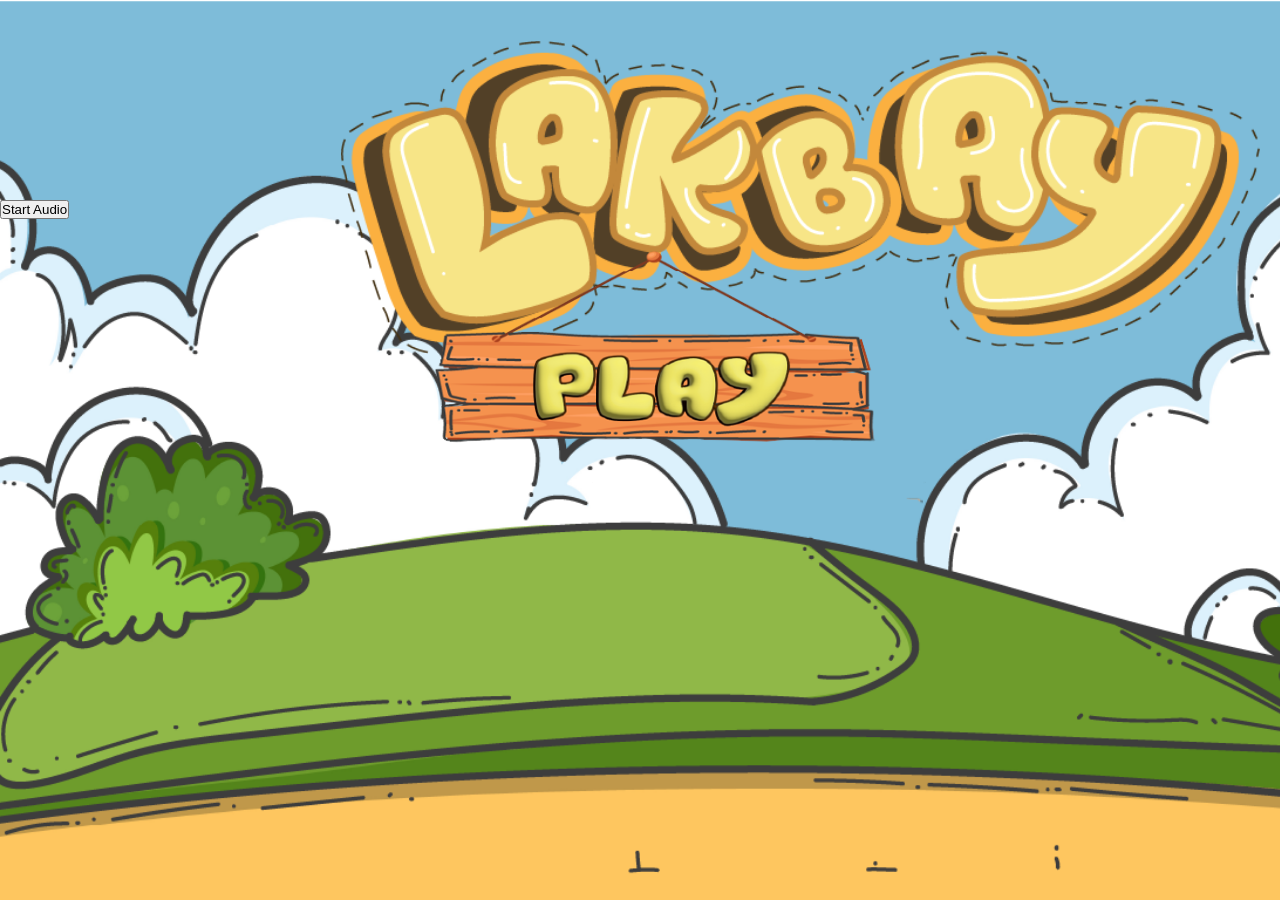
==== index.html @ 5917c3a5 "Update Folder Update Link" ====
<!DOCTYPE html>
<html>

<head>
  <title>LAKBAY</title>
  <link rel="stylesheet" href="assets/css/start.css">
  <link rel="icon" href="assets/image/Primary/Startup.png">
</head>

<body class="body">

  <div class="d1">
        <div class="startbutton" id="start"></div>
        <img src="assets/image/Primary/PlayB.png">
  </div>



  <div class="audio-holder">
  <audio id="backgroundMusic" autoplay muted>
    <source src="assets/sound/CookingMusic.mp3" type="audio/mp3">
    Your browser does not support the audio tag.
  </audio>

  <button onclick="startAudio()">Start Audio</button>
  </div>
  <script>
    function startAudio() {
      const backgroundMusic = document.getElementById('backgroundMusic');
      backgroundMusic.muted = false;
      backgroundMusic.play().then(() => {
        // Autoplay started successfully
      }).catch(error => {
        // Autoplay failed
        console.error('Autoplay failed:', error);
      });
    }

    document.addEventListener('DOMContentLoaded', function () {
            // Get the start button element
            const startButton = document.getElementById('start');

            // Add a click event listener
            startButton.addEventListener('click', function () {
                // Redirect to the desired page
                window.location.href = 'includes/SaveSlot.html';
            });
        });
  </script>

</body>

</html>
---- assets/css/start.css ----
*,body, html {
    margin: 0;
    padding: 0;
}
.d1{
    position: relative;
    display: flex;
    flex-direction: column;
    height: 100vh;
    width: 100%;
    background-image: url(../../assets/image/Primary/MainScreen.png);
    background-size: cover;
 }
 .d1 img {
    box-sizing: border-box;

    max-width: 100%;
    max-height: 100%;
 }

 .audio-holder{
    margin-top: -700px;
    z-index: 9999;
    position: absolute;
 }

 .startbutton {
    width: 500px;
    height: 100px;
    /* background-color: red; */
    padding: 20px;
    position: fixed;
    top: 54%;
    left: 51%;
    transform: translate(-50%, -50%);
    z-index: 9999; /* Adjust the z-index as needed */
}
.startbutton:hover{
    cursor: pointer;
}

.b{
    margin: 0px;
}
 .h1{
    display:flex;
    
 }

.b1{
    width: 300px;
    height: 50px;
    color: white;
    font-family:'Courier New', Courier, monospace;
    font-size: 40px;
    background-color:  green;
    border: none;
    border-radius: 50px;
    margin-top: 5px;
    align-items: center;
    margin-left: 270;
    cursor: pointer;

}

.b1:hover{
    background-color: white;
    color:tomato;
    transition-duration: 100ms;

}

@font-face {
    font-family: "shallo";
    src: url("nh.ttf");

}

@font-face {
    font-family:"nh";
    src: url("nh.tff");

}

.p{
    font-family:"shallo";
    position:absolute;
    margin-top:-400px;
    font-size: 80px;
    margin-left: 100px;
    color: red;
}

.p1{
    font-family: "shallo";
    position: absolute;
    margin-top: -300px;
    font-size: 60px;
    color: red
}

.i{
    height: 700px;
    position: absolute;
    transform: scaleX(-1);
    margin-left: 700px;
    margin-top: 20px;
}


.p2{
    font-family: "z";
    color: gold;
    margin-left: 100px;
    margin-top: 750px;
    position: absolute;

}

.a{
    text-decoration: none;
    text-decoration: aliceblue;
    color: white;
}

.a:hover{
    background-color: white;
    color: tomato;
    transition-duration: 100ms;
}

.p3{
    font-family: "z";
    color:gold;
    margin-left: 100px;
    margin-top: 700px;
    position: absolute;
}
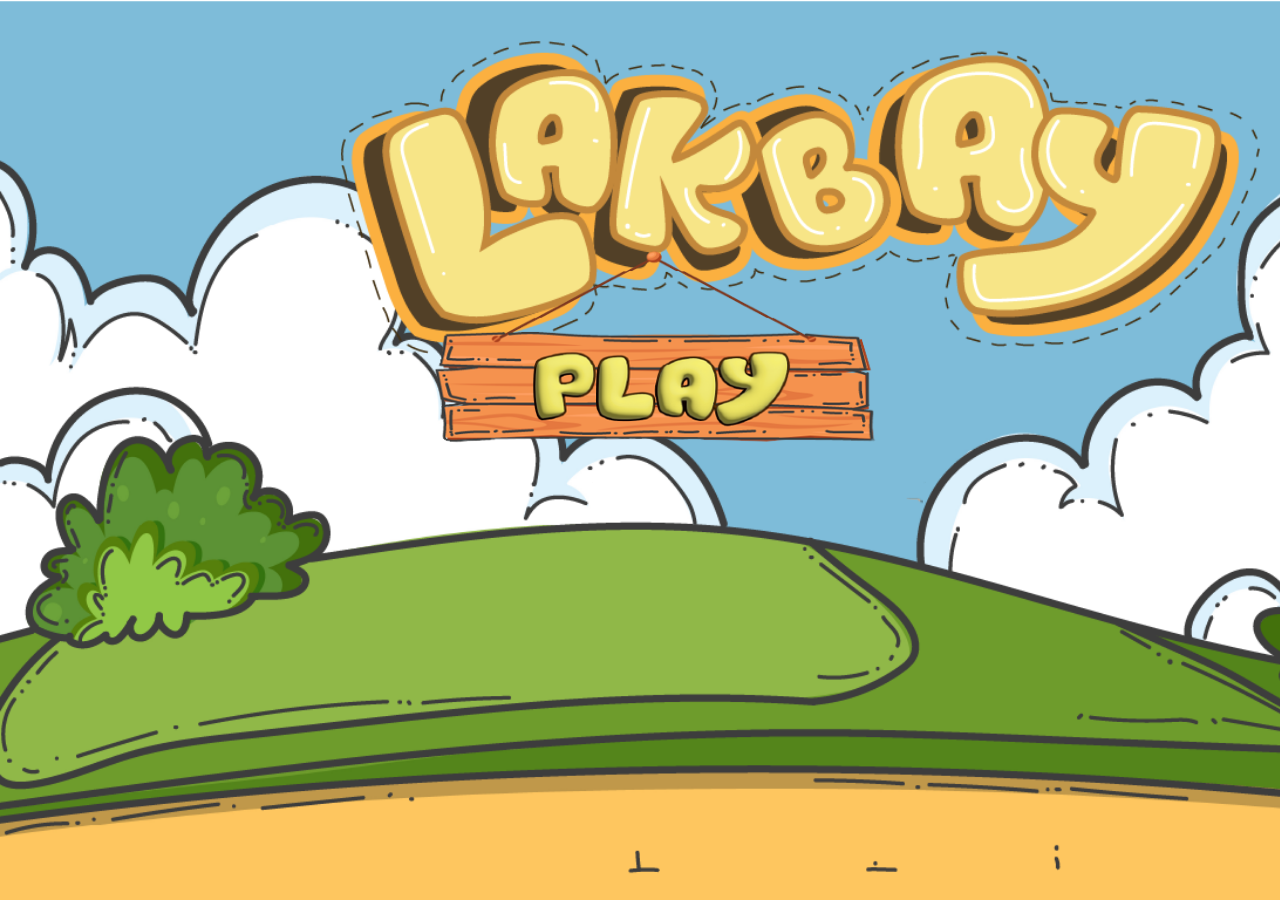
==== commit 50128863: "test test" ====
--- a/index.html
+++ b/index.html
@@ -1,11 +1,17 @@
+<!-- <?php 
+include  'includes/head.php';
+?> -->
 <!DOCTYPE html>
 <html>
 
-<head>
-  <title>LAKBAY</title>
-  <link rel="stylesheet" href="assets/css/start.css">
-  <link rel="icon" href="assets/image/Primary/Startup.png">
-</head>
+    <head>
+      <title>LAKBAY</title>
+      <link rel="icon" href="../assets/image/Primary/Startup.png">
+      <link rel="stylesheet" href="assets/css/font.css">
+      <link rel="stylesheet" href="assets/css/start.css">
+
+      <link href="https://fonts.googleapis.com/css?family=Montserrat:300,400&display=swap" rel="stylesheet">
+    </head>
 
 <body class="body">
 
@@ -15,7 +21,7 @@
   </div>
 
 
-
+<!-- 
   <div class="audio-holder">
   <audio id="backgroundMusic" autoplay muted>
     <source src="assets/sound/CookingMusic.mp3" type="audio/mp3">
@@ -23,7 +29,7 @@
   </audio>
 
   <button onclick="startAudio()">Start Audio</button>
-  </div>
+  </div> -->
   <script>
     function startAudio() {
       const backgroundMusic = document.getElementById('backgroundMusic');
@@ -43,7 +49,7 @@
             // Add a click event listener
             startButton.addEventListener('click', function () {
                 // Redirect to the desired page
-                window.location.href = 'includes/SaveSlot.html';
+                window.location.href = 'includes/CharSelection.html';
             });
         });
   </script>
--- a/assets/css/font.css
+++ b/assets/css/font.css
@@ -0,0 +1,4 @@
+@font-face {
+    font-family: magicsound;
+    src: url(../../assets/font/Magic-Sound.ttf); /* replace .ttf with the actual file extension of your font */
+}
